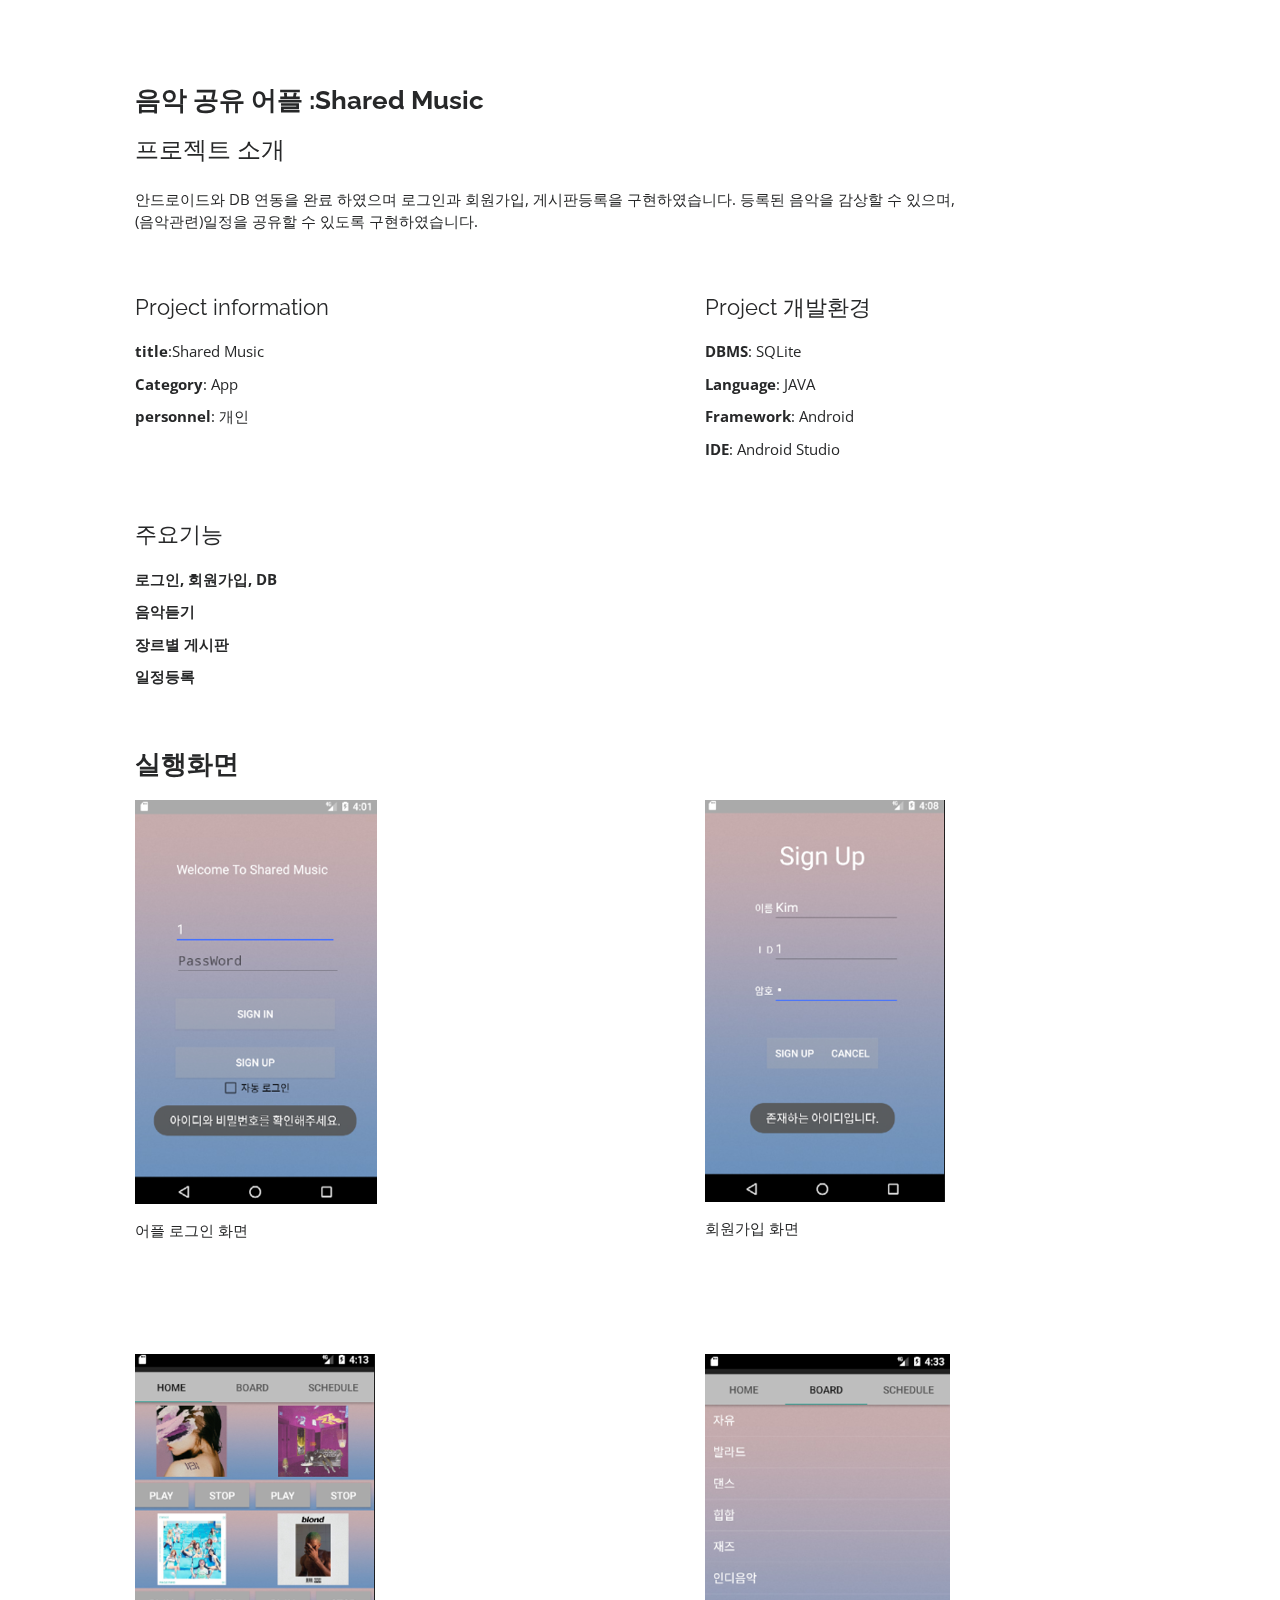
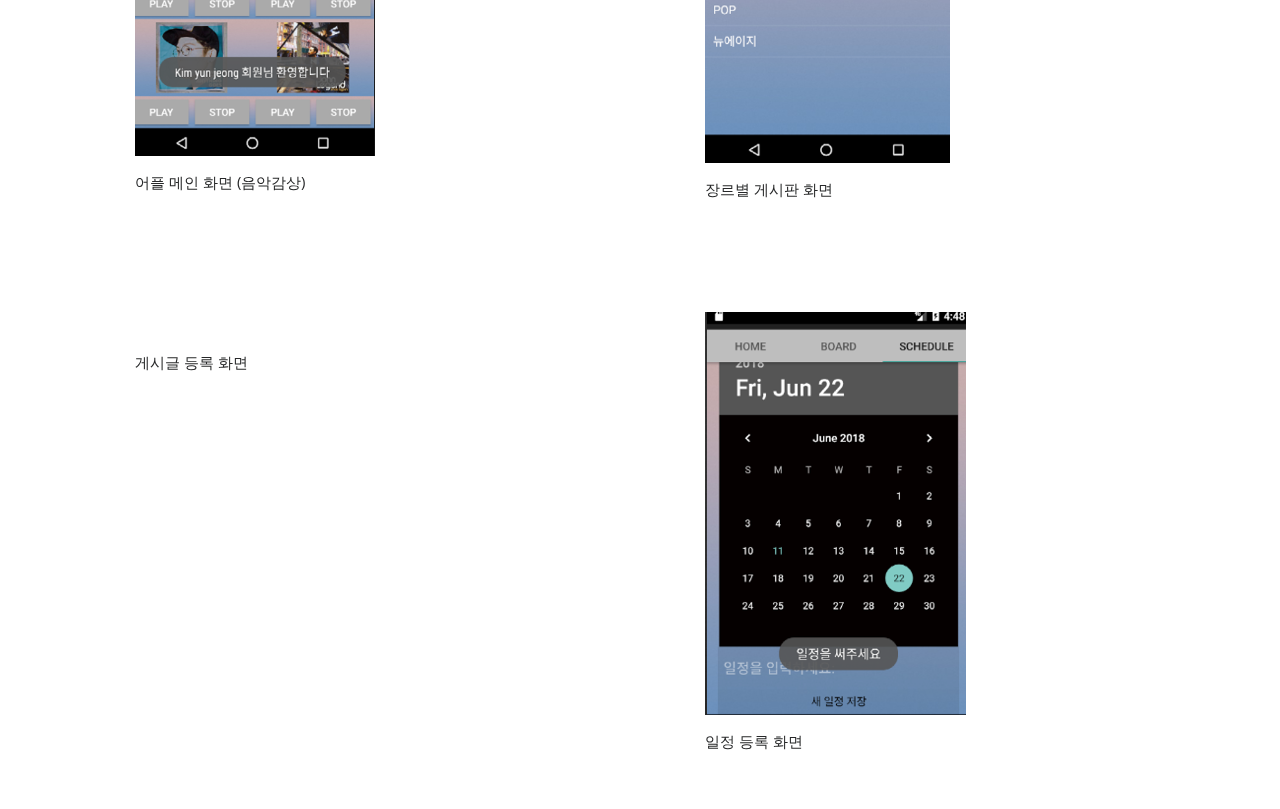
==== dog.html @ 858ec46f "Add files via upload" ====
<!DOCTYPE html>
<html lang="en">

<head>
  <meta charset="utf-8">
  <meta content="width=device-width, initial-scale=1.0" name="viewport">

  <title>Portfolio Details - Shared Music</title>
  <meta content="" name="description">
  <meta content="" name="keywords">

  <!-- Favicons -->
  <link href="assets/img/favicon.png" rel="icon">
  <link href="assets/img/apple-touch-icon.png" rel="apple-touch-icon">

  <!-- Google Fonts -->
  <link href="https://fonts.googleapis.com/css?family=Open+Sans:300,300i,400,400i,600,600i,700,700i|Raleway:300,300i,400,400i,500,500i,600,600i,700,700i|Poppins:300,300i,400,400i,500,500i,600,600i,700,700i" rel="stylesheet">

  <!-- Vendor CSS Files -->
  <link href="assets/vendor/bootstrap/css/bootstrap.min.css" rel="stylesheet">
  <link href="assets/vendor/icofont/icofont.min.css" rel="stylesheet">
  <link href="assets/vendor/boxicons/css/boxicons.min.css" rel="stylesheet">
  <link href="assets/vendor/venobox/venobox.css" rel="stylesheet">
  <link href="assets/vendor/owl.carousel/assets/owl.carousel.min.css" rel="stylesheet">
  <link href="assets/vendor/aos/aos.css" rel="stylesheet">

  <!-- Template Main CSS File -->
  <link href="assets/css/style.css" rel="stylesheet">

  <!-- =======================================================
  * Template Name: MyResume - v2.2.0
  * Template URL: https://bootstrapmade.com/free-html-bootstrap-template-my-resume/
  * Author: BootstrapMade.com
  * License: https://bootstrapmade.com/license/
  ======================================================== -->
</head>

<body>

  <main id="main">

    <!-- ======= Portfolio Details ======= -->
    <section id="portfolio-details" class="portfolio-details">
      <div class="container" data-aos="fade-up">

        <div class="row">

          <div class="col-lg-9 portfolio-info">
            <h2 class="portfolio-title">음악 공유 어플 :Shared Music</h2>
            <h4>프로젝트 소개</h4>
            <p>
              	안드로이드와 DB 연동을 완료 하였으며 로그인과 회원가입, 게시판등록을 구현하였습니다. 
              	등록된 음악을 감상할 수 있으며, (음악관련)일정을 공유할 수 있도록 구현하였습니다.
            </p>
          </div>
                  
          <div class="col-lg-6 portfolio-info">
            <h3>Project information</h3>
            <ul>
              <li><strong>title</strong>:Shared Music</li>
              <li><strong>Category</strong>: App</li>
              <li><strong>personnel</strong>: 개인</li>
              
            </ul>
           </div>
            
           <div class="col-lg-6 portfolio-info">
            <h3>Project 개발환경</h3>
            <ul>
              <li><strong>DBMS</strong>: SQLite</li>
              <li><strong>Language</strong>: JAVA</li>
              <li><strong>Framework</strong>: Android</li>
              <li><strong>IDE</strong>:  Android Studio</li>
            </ul>
           </div>
           
           <div class="col-lg-9 portfolio-info">
            <h3>주요기능</h3>
            <ul>
              <li><strong>로그인, 회원가입, DB</strong></li>
              <li><strong>음악듣기</strong></li>
              <li><strong>장르별 게시판</strong></li>
              <li><strong>일정등록</strong></li>
            </ul>
           </div>
         
           <div class="col-lg-6 portfolio-info">
            <h2 class="portfolio-title">실행화면</h2>
            	<img src="assets/img/portfolio/app_log.png"alt="">
            	<p>어플 로그인 화면</p>
           </div>
             
           <div class="col-lg-6 portfolio-info">
           	<h2 class="portfolio-title">&nbsp;</h2>
            	<img src="assets/img/portfolio/app_join.png" alt="">
            	<p>회원가입 화면</p>
           </div>  
           
           <div class="col-lg-6 portfolio-info">
           	<h2 class="portfolio-title">&nbsp;</h2>
            	<img src="assets/img/portfolio/app_main.png" alt="">
            	<p>어플 메인 화면 (음악감상)</p>
           </div>
           
           <div class="col-lg-6 portfolio-info">
          	 <h2 class="portfolio-title">&nbsp;</h2>
            	<img src="assets/img/portfolio/app_board.png" alt="">
            	<p>장르별 게시판 화면</p>
           </div>
           
           <div class="col-lg-6 portfolio-info">
          	 <h2 class="portfolio-title">&nbsp;</h2>
            	<img src="assets/img/portfolio/app_board2.png" alt="">
            	<p>게시글 등록 화면</p>
           </div>
           
           <div class="col-lg-6 portfolio-info">
          	 <h2 class="portfolio-title">&nbsp;</h2>
            	<img src="assets/img/portfolio/app_memo.png" alt="">
            	<p>일정 등록 화면</p>
           </div>
              
    	 </div>
        </div>

      </div>
    </section><!-- End Portfolio Details -->

  </main><!-- End #main -->

  <a href="#" class="back-to-top"><i class="bx bx-up-arrow-alt"></i></a>
  <div id="preloader"></div>

  <!-- Vendor JS Files -->
  <script src="assets/vendor/jquery/jquery.min.js"></script>
  <script src="assets/vendor/bootstrap/js/bootstrap.bundle.min.js"></script>
  <script src="assets/vendor/jquery.easing/jquery.easing.min.js"></script>
  <script src="assets/vendor/php-email-form/validate.js"></script>
  <script src="assets/vendor/waypoints/jquery.waypoints.min.js"></script>
  <script src="assets/vendor/counterup/counterup.min.js"></script>
  <script src="assets/vendor/isotope-layout/isotope.pkgd.min.js"></script>
  <script src="assets/vendor/venobox/venobox.min.js"></script>
  <script src="assets/vendor/owl.carousel/owl.carousel.min.js"></script>
  <script src="assets/vendor/typed.js/typed.min.js"></script>
  <script src="assets/vendor/aos/aos.js"></script>

  <!-- Template Main JS File -->
  <script src="assets/js/main.js"></script>

</body>

</html>
---- assets/vendor/venobox/venobox.css ----
/* ------ venobox.css --------*/
.vbox-overlay *, .vbox-overlay *:before, .vbox-overlay *:after{
    -webkit-backface-visibility: hidden;
    -webkit-box-sizing:border-box;
    -moz-box-sizing:border-box;
    box-sizing:border-box;
}
.vbox-overlay * { 
    -webkit-backface-visibility: visible;
    backface-visibility: visible;
}
.vbox-overlay{
    display: -webkit-flex;
    display: flex;
    -webkit-flex-direction: column;
    flex-direction: column;
    -webkit-justify-content: center;
    justify-content: center;
    -webkit-align-items: center;
    align-items: center;
    position: fixed;
    left: 0;
    top: 0;
    bottom: 0;
    right: 0;
    z-index: 999999;
}

/* ----- navigation ----- */
.vbox-title{
    width: 100%;
    height: 40px;
    float: left;
    text-align: center;
    line-height: 28px;
    font-size: 12px;
    padding: 6px 50px;
    overflow: hidden;
    position: fixed;
    display: none;
    left: 0;
    z-index: 89;
}
.vbox-close{
    cursor: pointer;
    position: fixed;
    top: -1px;
    right: 0;
    width: 50px;
    height: 40px;
    padding: 6px;
    display: block;
    background-position:10px center;
    overflow: hidden;
    font-size: 24px;
    line-height: 1;
    text-align: center;
    z-index: 99;
}
.vbox-left{
    cursor: pointer;
    position: fixed;
    left: 0;
    height: 40px;
    overflow: hidden;
    line-height: 28px;
    font-size: 12px;
    z-index: 99;
    display: flex;
    align-items:center;
}
.vbox-num{
    display: inline-block;
    margin: 6px 0 6px 15px;
}
/* ----- Social share ----- */
.vbox-share{
    line-height: 28px;
    font-size: 12px;
    overflow: hidden;
    position: fixed;
    left: 0;
    z-index: 98;
    display: flex;
    align-items:center;
    justify-content: center;
    width: 100%;
    text-align: center;
}
.vbox-share svg{
    max-height: 28px;
    width: 28px;
    z-index: 10;
    margin-left: 12px;
    margin-top: 6px;
    margin-bottom: 6px;
    vertical-align: middle;
}


/* ----- navigation ARROWS ----- */
.vbox-next, .vbox-prev{
    position: fixed;
    top: 50%;
    margin-top: -15px;
    overflow: hidden;
    cursor: pointer;
    display: block;
    width: 45px;
    height: 45px;
    z-index: 99;
}
.vbox-next span, .vbox-prev span{
    position: relative;
    width: 20px;
    height: 20px;
    border: 2px solid transparent;
    border-top-color: #B6B6B6;
    border-right-color: #B6B6B6;
    text-indent: -100px;
    position: absolute;
    top: 8px;
    display: block;
}
.vbox-prev{
    left: 15px;
}
.vbox-next{
    right: 15px;
}
.vbox-prev span{
    left: 10px;
    -ms-transform: rotate(-135deg);
    -webkit-transform: rotate(-135deg);
    transform: rotate(-135deg);
}
.vbox-next span{
    -ms-transform: rotate(45deg);
    -webkit-transform: rotate(45deg);
    transform: rotate(45deg);
    right: 10px;
}
/* ------- inline window ------ */
.vbox-inline{
    width: 420px;
    height: 315px;
    height: 70vh;
    padding: 10px;
    background: #fff;
    margin: 0 auto;
    overflow: auto;
    text-align: left;
}
/* ------- Video & iFrames window ------ */
.venoframe{
    max-width: 100%;
    width: 100%;
    border: none;
    width: 100%;
    height: 260px;
    height: 70vh;
}
.venoframe.vbvid{
    height: 260px;
}
@media (min-width: 768px) {
    .venoframe, .vbox-inline{
        width: 90%;
        height: 360px;
        height: 70vh;
    }
    .venoframe.vbvid{
        width: 640px;
        height: 360px;
    }
}
@media (min-width: 992px) {
    .venoframe, .vbox-inline{
        max-width: 1200px;
        width: 80%;
        height: 540px;
        height: 70vh;
    }
    .venoframe.vbvid{
        width: 960px;
        height: 540px;
    }
}
/* 
Please do NOT edit this part! 
or at least read this note: http://i.imgur.com/7C0ws9e.gif
*/
.vbox-open{
    overflow: hidden;
}
.vbox-container{
    position: absolute;
    left: 0;
    right: 0;
    top: 0;
    bottom: 0;
    overflow-x: hidden;
    overflow-y: scroll;
    overflow-scrolling: touch;
    -webkit-overflow-scrolling: touch;
    z-index: 20;
    max-height: 100%;

}

.vbox-content{
    text-align: center;
    float: left;
    width: 100%;
    position: relative;
    overflow: hidden;
    padding: 20px 4%;
}
.vbox-container img{
    max-width: 100%;
    height: auto;
}
.vbox-figlio{
    box-shadow: 0 0 12px rgba(0,0,0,0.19), 0 6px 6px rgba(0,0,0,0.23);
    max-width: 100%;
    text-align: initial;
}
img.vbox-figlio{
    -webkit-user-select: none;
-khtml-user-select: none;
-moz-user-select: none;
-o-user-select: none;
user-select: none;
}
.vbox-content.swipe-left{
    margin-left: -200px !important;
}
.vbox-content.swipe-right{
    margin-left: 200px !important;
}
.vbox-animated{
    webkit-transition: margin 300ms ease-out;
    transition: margin 300ms ease-out;
}

/* ---------- preloader ----------
 * SPINKIT 
 * http://tobiasahlin.com/spinkit/
-------------------------------- */
.sk-double-bounce,.sk-rotating-plane{width:40px;height:40px;margin:40px auto}.sk-rotating-plane{background-color:#333;-webkit-animation:sk-rotatePlane 1.2s infinite ease-in-out;animation:sk-rotatePlane 1.2s infinite ease-in-out}@-webkit-keyframes sk-rotatePlane{0%{-webkit-transform:perspective(120px) rotateX(0) rotateY(0);transform:perspective(120px) rotateX(0) rotateY(0)}50%{-webkit-transform:perspective(120px) rotateX(-180.1deg) rotateY(0);transform:perspective(120px) rotateX(-180.1deg) rotateY(0)}100%{-webkit-transform:perspective(120px) rotateX(-180deg) rotateY(-179.9deg);transform:perspective(120px) rotateX(-180deg) rotateY(-179.9deg)}}@keyframes sk-rotatePlane{0%{-webkit-transform:perspective(120px) rotateX(0) rotateY(0);transform:perspective(120px) rotateX(0) rotateY(0)}50%{-webkit-transform:perspective(120px) rotateX(-180.1deg) rotateY(0);transform:perspective(120px) rotateX(-180.1deg) rotateY(0)}100%{-webkit-transform:perspective(120px) rotateX(-180deg) rotateY(-179.9deg);transform:perspective(120px) rotateX(-180deg) rotateY(-179.9deg)}}.sk-double-bounce{position:relative}.sk-double-bounce .sk-child{width:100%;height:100%;border-radius:50%;background-color:#333;opacity:.6;position:absolute;top:0;left:0;-webkit-animation:sk-doubleBounce 2s infinite ease-in-out;animation:sk-doubleBounce 2s infinite ease-in-out}.sk-chasing-dots .sk-child,.sk-spinner-pulse,.sk-three-bounce .sk-child{background-color:#333;border-radius:100%}.sk-double-bounce .sk-double-bounce2{-webkit-animation-delay:-1s;animation-delay:-1s}@-webkit-keyframes sk-doubleBounce{0%,100%{-webkit-transform:scale(0);transform:scale(0)}50%{-webkit-transform:scale(1);transform:scale(1)}}@keyframes sk-doubleBounce{0%,100%{-webkit-transform:scale(0);transform:scale(0)}50%{-webkit-transform:scale(1);transform:scale(1)}}.sk-wave{margin:40px auto;width:50px;height:40px;text-align:center;font-size:10px}.sk-wave .sk-rect{background-color:#333;height:100%;width:6px;display:inline-block;-webkit-animation:sk-waveStretchDelay 1.2s infinite ease-in-out;animation:sk-waveStretchDelay 1.2s infinite ease-in-out}.sk-wave .sk-rect1{-webkit-animation-delay:-1.2s;animation-delay:-1.2s}.sk-wave .sk-rect2{-webkit-animation-delay:-1.1s;animation-delay:-1.1s}.sk-wave .sk-rect3{-webkit-animation-delay:-1s;animation-delay:-1s}.sk-wave .sk-rect4{-webkit-animation-delay:-.9s;animation-delay:-.9s}.sk-wave .sk-rect5{-webkit-animation-delay:-.8s;animation-delay:-.8s}@-webkit-keyframes sk-waveStretchDelay{0%,100%,40%{-webkit-transform:scaleY(.4);transform:scaleY(.4)}20%{-webkit-transform:scaleY(1);transform:scaleY(1)}}@keyframes sk-waveStretchDelay{0%,100%,40%{-webkit-transform:scaleY(.4);transform:scaleY(.4)}20%{-webkit-transform:scaleY(1);transform:scaleY(1)}}.sk-wandering-cubes{margin:40px auto;width:40px;height:40px;position:relative}.sk-wandering-cubes .sk-cube{background-color:#333;width:10px;height:10px;position:absolute;top:0;left:0;-webkit-animation:sk-wanderingCube 1.8s ease-in-out -1.8s infinite both;animation:sk-wanderingCube 1.8s ease-in-out -1.8s infinite both}.sk-chasing-dots,.sk-spinner-pulse{width:40px;height:40px;margin:40px auto}.sk-wandering-cubes .sk-cube2{-webkit-animation-delay:-.9s;animation-delay:-.9s}@-webkit-keyframes sk-wanderingCube{0%{-webkit-transform:rotate(0);transform:rotate(0)}25%{-webkit-transform:translateX(30px) rotate(-90deg) scale(.5);transform:translateX(30px) rotate(-90deg) scale(.5)}50%{-webkit-transform:translateX(30px) translateY(30px) rotate(-179deg);transform:translateX(30px) translateY(30px) rotate(-179deg)}50.1%{-webkit-transform:translateX(30px) translateY(30px) rotate(-180deg);transform:translateX(30px) translateY(30px) rotate(-180deg)}75%{-webkit-transform:translateX(0) translateY(30px) rotate(-270deg) scale(.5);transform:translateX(0) translateY(30px) rotate(-270deg) scale(.5)}100%{-webkit-transform:rotate(-360deg);transform:rotate(-360deg)}}@keyframes sk-wanderingCube{0%{-webkit-transform:rotate(0);transform:rotate(0)}25%{-webkit-transform:translateX(30px) rotate(-90deg) scale(.5);transform:translateX(30px) rotate(-90deg) scale(.5)}50%{-webkit-transform:translateX(30px) translateY(30px) rotate(-179deg);transform:translateX(30px) translateY(30px) rotate(-179deg)}50.1%{-webkit-transform:translateX(30px) translateY(30px) rotate(-180deg);transform:translateX(30px) translateY(30px) rotate(-180deg)}75%{-webkit-transform:translateX(0) translateY(30px) rotate(-270deg) scale(.5);transform:translateX(0) translateY(30px) rotate(-270deg) scale(.5)}100%{-webkit-transform:rotate(-360deg);transform:rotate(-360deg)}}.sk-spinner-pulse{-webkit-animation:sk-pulseScaleOut 1s infinite ease-in-out;animation:sk-pulseScaleOut 1s infinite ease-in-out}@-webkit-keyframes sk-pulseScaleOut{0%{-webkit-transform:scale(0);transform:scale(0)}100%{-webkit-transform:scale(1);transform:scale(1);opacity:0}}@keyframes sk-pulseScaleOut{0%{-webkit-transform:scale(0);transform:scale(0)}100%{-webkit-transform:scale(1);transform:scale(1);opacity:0}}.sk-chasing-dots{position:relative;text-align:center;-webkit-animation:sk-chasingDotsRotate 2s infinite linear;animation:sk-chasingDotsRotate 2s infinite linear}.sk-chasing-dots .sk-child{width:60%;height:60%;display:inline-block;position:absolute;top:0;-webkit-animation:sk-chasingDotsBounce 2s infinite ease-in-out;animation:sk-chasingDotsBounce 2s infinite ease-in-out}.sk-chasing-dots .sk-dot2{top:auto;bottom:0;-webkit-animation-delay:-1s;animation-delay:-1s}@-webkit-keyframes sk-chasingDotsRotate{100%{-webkit-transform:rotate(360deg);transform:rotate(360deg)}}@keyframes sk-chasingDotsRotate{100%{-webkit-transform:rotate(360deg);transform:rotate(360deg)}}@-webkit-keyframes sk-chasingDotsBounce{0%,100%{-webkit-transform:scale(0);transform:scale(0)}50%{-webkit-transform:scale(1);transform:scale(1)}}@keyframes sk-chasingDotsBounce{0%,100%{-webkit-transform:scale(0);transform:scale(0)}50%{-webkit-transform:scale(1);transform:scale(1)}}.sk-three-bounce{margin:40px auto;width:80px;text-align:center}.sk-three-bounce .sk-child{width:20px;height:20px;display:inline-block;-webkit-animation:sk-three-bounce 1.4s ease-in-out 0s infinite both;animation:sk-three-bounce 1.4s ease-in-out 0s infinite both}.sk-circle .sk-child:before,.sk-fading-circle .sk-circle:before{display:block;border-radius:100%;content:'';background-color:#333}.sk-three-bounce .sk-bounce1{-webkit-animation-delay:-.32s;animation-delay:-.32s}.sk-three-bounce .sk-bounce2{-webkit-animation-delay:-.16s;animation-delay:-.16s}@-webkit-keyframes sk-three-bounce{0%,100%,80%{-webkit-transform:scale(0);transform:scale(0)}40%{-webkit-transform:scale(1);transform:scale(1)}}@keyframes sk-three-bounce{0%,100%,80%{-webkit-transform:scale(0);transform:scale(0)}40%{-webkit-transform:scale(1);transform:scale(1)}}.sk-circle{margin:40px auto;width:40px;height:40px;position:relative}.sk-circle .sk-child{width:100%;height:100%;position:absolute;left:0;top:0}.sk-circle .sk-child:before{margin:0 auto;width:15%;height:15%;-webkit-animation:sk-circleBounceDelay 1.2s infinite ease-in-out both;animation:sk-circleBounceDelay 1.2s infinite ease-in-out both}.sk-circle .sk-circle2{-webkit-transform:rotate(30deg);-ms-transform:rotate(30deg);transform:rotate(30deg)}.sk-circle .sk-circle3{-webkit-transform:rotate(60deg);-ms-transform:rotate(60deg);transform:rotate(60deg)}.sk-circle .sk-circle4{-webkit-transform:rotate(90deg);-ms-transform:rotate(90deg);transform:rotate(90deg)}.sk-circle .sk-circle5{-webkit-transform:rotate(120deg);-ms-transform:rotate(120deg);transform:rotate(120deg)}.sk-circle .sk-circle6{-webkit-transform:rotate(150deg);-ms-transform:rotate(150deg);transform:rotate(150deg)}.sk-circle .sk-circle7{-webkit-transform:rotate(180deg);-ms-transform:rotate(180deg);transform:rotate(180deg)}.sk-circle .sk-circle8{-webkit-transform:rotate(210deg);-ms-transform:rotate(210deg);transform:rotate(210deg)}.sk-circle .sk-circle9{-webkit-transform:rotate(240deg);-ms-transform:rotate(240deg);transform:rotate(240deg)}.sk-circle .sk-circle10{-webkit-transform:rotate(270deg);-ms-transform:rotate(270deg);transform:rotate(270deg)}.sk-circle .sk-circle11{-webkit-transform:rotate(300deg);-ms-transform:rotate(300deg);transform:rotate(300deg)}.sk-circle .sk-circle12{-webkit-transform:rotate(330deg);-ms-transform:rotate(330deg);transform:rotate(330deg)}.sk-circle .sk-circle2:before{-webkit-animation-delay:-1.1s;animation-delay:-1.1s}.sk-circle .sk-circle3:before{-webkit-animation-delay:-1s;animation-delay:-1s}.sk-circle .sk-circle4:before{-webkit-animation-delay:-.9s;animation-delay:-.9s}.sk-circle .sk-circle5:before{-webkit-animation-delay:-.8s;animation-delay:-.8s}.sk-circle .sk-circle6:before{-webkit-animation-delay:-.7s;animation-delay:-.7s}.sk-circle .sk-circle7:before{-webkit-animation-delay:-.6s;animation-delay:-.6s}.sk-circle .sk-circle8:before{-webkit-animation-delay:-.5s;animation-delay:-.5s}.sk-circle .sk-circle9:before{-webkit-animation-delay:-.4s;animation-delay:-.4s}.sk-circle .sk-circle10:before{-webkit-animation-delay:-.3s;animation-delay:-.3s}.sk-circle .sk-circle11:before{-webkit-animation-delay:-.2s;animation-delay:-.2s}.sk-circle .sk-circle12:before{-webkit-animation-delay:-.1s;animation-delay:-.1s}@-webkit-keyframes sk-circleBounceDelay{0%,100%,80%{-webkit-transform:scale(0);transform:scale(0)}40%{-webkit-transform:scale(1);transform:scale(1)}}@keyframes sk-circleBounceDelay{0%,100%,80%{-webkit-transform:scale(0);transform:scale(0)}40%{-webkit-transform:scale(1);transform:scale(1)}}.sk-cube-grid{width:40px;height:40px;margin:40px auto}.sk-cube-grid .sk-cube{width:33.33%;height:33.33%;background-color:#333;float:left;-webkit-animation:sk-cubeGridScaleDelay 1.3s infinite ease-in-out;animation:sk-cubeGridScaleDelay 1.3s infinite ease-in-out}.sk-cube-grid .sk-cube1{-webkit-animation-delay:.2s;animation-delay:.2s}.sk-cube-grid .sk-cube2{-webkit-animation-delay:.3s;animation-delay:.3s}.sk-cube-grid .sk-cube3{-webkit-animation-delay:.4s;animation-delay:.4s}.sk-cube-grid .sk-cube4{-webkit-animation-delay:.1s;animation-delay:.1s}.sk-cube-grid .sk-cube5{-webkit-animation-delay:.2s;animation-delay:.2s}.sk-cube-grid .sk-cube6{-webkit-animation-delay:.3s;animation-delay:.3s}.sk-cube-grid .sk-cube7{-webkit-animation-delay:0ms;animation-delay:0ms}.sk-cube-grid .sk-cube8{-webkit-animation-delay:.1s;animation-delay:.1s}.sk-cube-grid .sk-cube9{-webkit-animation-delay:.2s;animation-delay:.2s}@-webkit-keyframes sk-cubeGridScaleDelay{0%,100%,70%{-webkit-transform:scale3D(1,1,1);transform:scale3D(1,1,1)}35%{-webkit-transform:scale3D(0,0,1);transform:scale3D(0,0,1)}}@keyframes sk-cubeGridScaleDelay{0%,100%,70%{-webkit-transform:scale3D(1,1,1);transform:scale3D(1,1,1)}35%{-webkit-transform:scale3D(0,0,1);transform:scale3D(0,0,1)}}.sk-fading-circle{margin:40px auto;width:40px;height:40px;position:relative}.sk-fading-circle .sk-circle{width:100%;height:100%;position:absolute;left:0;top:0}.sk-fading-circle .sk-circle:before{margin:0 auto;width:15%;height:15%;-webkit-animation:sk-circleFadeDelay 1.2s infinite ease-in-out both;animation:sk-circleFadeDelay 1.2s infinite ease-in-out both}.sk-fading-circle .sk-circle2{-webkit-transform:rotate(30deg);-ms-transform:rotate(30deg);transform:rotate(30deg)}.sk-fading-circle .sk-circle3{-webkit-transform:rotate(60deg);-ms-transform:rotate(60deg);transform:rotate(60deg)}.sk-fading-circle .sk-circle4{-webkit-transform:rotate(90deg);-ms-transform:rotate(90deg);transform:rotate(90deg)}.sk-fading-circle .sk-circle5{-webkit-transform:rotate(120deg);-ms-transform:rotate(120deg);transform:rotate(120deg)}.sk-fading-circle .sk-circle6{-webkit-transform:rotate(150deg);-ms-transform:rotate(150deg);transform:rotate(150deg)}.sk-fading-circle .sk-circle7{-webkit-transform:rotate(180deg);-ms-transform:rotate(180deg);transform:rotate(180deg)}.sk-fading-circle .sk-circle8{-webkit-transform:rotate(210deg);-ms-transform:rotate(210deg);transform:rotate(210deg)}.sk-fading-circle .sk-circle9{-webkit-transform:rotate(240deg);-ms-transform:rotate(240deg);transform:rotate(240deg)}.sk-fading-circle .sk-circle10{-webkit-transform:rotate(270deg);-ms-transform:rotate(270deg);transform:rotate(270deg)}.sk-fading-circle .sk-circle11{-webkit-transform:rotate(300deg);-ms-transform:rotate(300deg);transform:rotate(300deg)}.sk-fading-circle .sk-circle12{-webkit-transform:rotate(330deg);-ms-transform:rotate(330deg);transform:rotate(330deg)}.sk-fading-circle .sk-circle2:before{-webkit-animation-delay:-1.1s;animation-delay:-1.1s}.sk-fading-circle .sk-circle3:before{-webkit-animation-delay:-1s;animation-delay:-1s}.sk-fading-circle .sk-circle4:before{-webkit-animation-delay:-.9s;animation-delay:-.9s}.sk-fading-circle .sk-circle5:before{-webkit-animation-delay:-.8s;animation-delay:-.8s}.sk-fading-circle .sk-circle6:before{-webkit-animation-delay:-.7s;animation-delay:-.7s}.sk-fading-circle .sk-circle7:before{-webkit-animation-delay:-.6s;animation-delay:-.6s}.sk-fading-circle .sk-circle8:before{-webkit-animation-delay:-.5s;animation-delay:-.5s}.sk-fading-circle .sk-circle9:before{-webkit-animation-delay:-.4s;animation-delay:-.4s}.sk-fading-circle .sk-circle10:before{-webkit-animation-delay:-.3s;animation-delay:-.3s}.sk-fading-circle .sk-circle11:before{-webkit-animation-delay:-.2s;animation-delay:-.2s}.sk-fading-circle .sk-circle12:before{-webkit-animation-delay:-.1s;animation-delay:-.1s}@-webkit-keyframes sk-circleFadeDelay{0%,100%,39%{opacity:0}40%{opacity:1}}@keyframes sk-circleFadeDelay{0%,100%,39%{opacity:0}40%{opacity:1}}.sk-folding-cube{margin:40px auto;width:40px;height:40px;position:relative;-webkit-transform:rotateZ(45deg);transform:rotateZ(45deg)}.sk-folding-cube .sk-cube{float:left;width:50%;height:50%;position:relative;-webkit-transform:scale(1.1);-ms-transform:scale(1.1);transform:scale(1.1)}.sk-folding-cube .sk-cube:before{content:'';position:absolute;top:0;left:0;width:100%;height:100%;background-color:#333;-webkit-animation:sk-foldCubeAngle 2.4s infinite linear both;animation:sk-foldCubeAngle 2.4s infinite linear both;-webkit-transform-origin:100% 100%;-ms-transform-origin:100% 100%;transform-origin:100% 100%}.sk-folding-cube .sk-cube2{-webkit-transform:scale(1.1) rotateZ(90deg);transform:scale(1.1) rotateZ(90deg)}.sk-folding-cube .sk-cube3{-webkit-transform:scale(1.1) rotateZ(180deg);transform:scale(1.1) rotateZ(180deg)}.sk-folding-cube .sk-cube4{-webkit-transform:scale(1.1) rotateZ(270deg);transform:scale(1.1) rotateZ(270deg)}.sk-folding-cube .sk-cube2:before{-webkit-animation-delay:.3s;animation-delay:.3s}.sk-folding-cube .sk-cube3:before{-webkit-animation-delay:.6s;animation-delay:.6s}.sk-folding-cube .sk-cube4:before{-webkit-animation-delay:.9s;animation-delay:.9s}@-webkit-keyframes sk-foldCubeAngle{0%,10%{-webkit-transform:perspective(140px) rotateX(-180deg);transform:perspective(140px) rotateX(-180deg);opacity:0}25%,75%{-webkit-transform:perspective(140px) rotateX(0);transform:perspective(140px) rotateX(0);opacity:1}100%,90%{-webkit-transform:perspective(140px) rotateY(180deg);transform:perspective(140px) rotateY(180deg);opacity:0}}@keyframes sk-foldCubeAngle{0%,10%{-webkit-transform:perspective(140px) rotateX(-180deg);transform:perspective(140px) rotateX(-180deg);opacity:0}25%,75%{-webkit-transform:perspective(140px) rotateX(0);transform:perspective(140px) rotateX(0);opacity:1}100%,90%{-webkit-transform:perspective(140px) rotateY(180deg);transform:perspective(140px) rotateY(180deg);opacity:0}}
---- assets/css/style.css ----
/**
* Template Name: MyResume - v2.2.0
* Template URL: https://bootstrapmade.com/free-html-bootstrap-template-my-resume/
* Author: BootstrapMade.com
* License: https://bootstrapmade.com/license/
*/

/*--------------------------------------------------------------
# General
--------------------------------------------------------------*/
body {
  font-family: "Open Sans", sans-serif;
  color: #272829;
}

a {
  color: #0563bb;
}

a:hover {
  color: #067ded;
  text-decoration: none;
}

h1, h2, h3, h4, h5, h6 {
  font-family: "Raleway", sans-serif;
}

/*--------------------------------------------------------------
# Back to top button
--------------------------------------------------------------*/
.back-to-top {
  position: fixed;
  display: none;
  width: 40px;
  height: 40px;
  border-radius: 50px;
  right: 15px;
  bottom: 15px;
  background: #0563bb;
  color: #fff;
  transition: display 0.5s ease-in-out;
  z-index: 99999;
}

.back-to-top i {
  font-size: 24px;
  position: absolute;
  top: 7px;
  left: 8px;
}

.back-to-top:hover {
  color: #fff;
  background: #0678e3;
  transition: background 0.2s ease-in-out;
}

/*--------------------------------------------------------------
# Preloader
--------------------------------------------------------------*/
#preloader {
  position: fixed;
  top: 0;
  left: 0;
  right: 0;
  bottom: 0;
  z-index: 9999;
  overflow: hidden;
  background: #fff;
}

#preloader:before {
  content: "";
  position: fixed;
  top: calc(50% - 30px);
  left: calc(50% - 30px);
  border: 6px solid #0563bb;
  border-top-color: #fff;
  border-bottom-color: #fff;
  border-radius: 50%;
  width: 60px;
  height: 60px;
  -webkit-animation: animate-preloader 1s linear infinite;
  animation: animate-preloader 1s linear infinite;
}

@-webkit-keyframes animate-preloader {
  0% {
    transform: rotate(0deg);
  }
  100% {
    transform: rotate(360deg);
  }
}

@keyframes animate-preloader {
  0% {
    transform: rotate(0deg);
  }
  100% {
    transform: rotate(360deg);
  }
}

/*--------------------------------------------------------------
# Disable aos animation delay on mobile devices
--------------------------------------------------------------*/
@media screen and (max-width: 768px) {
  [data-aos-delay] {
    transition-delay: 0 !important;
  }
}

/*--------------------------------------------------------------
# Header
--------------------------------------------------------------*/
#header {
  position: fixed;
  top: 0;
  left: 0;
  bottom: 0;
  z-index: 9997;
  transition: all 0.5s;
  padding: 15px;
  overflow-y: auto;
}

@media (max-width: 992px) {
  #header {
    width: 300px;
    background: #fff;
    border-right: 1px solid #e6e9ec;
    left: -300px;
  }
}

@media (min-width: 992px) {
  #main {
    margin-left: 100px;
  }
}

/*--------------------------------------------------------------
# Navigation Menu
--------------------------------------------------------------*/
/* Desktop Navigation */
.nav-menu * {
  margin: 0;
  padding: 0;
  list-style: none;
}

.nav-menu > ul > li {
  position: relative;
  white-space: nowrap;
}

.nav-menu a {
  display: flex;
  align-items: center;
  color: #45505b;
  padding: 10px 18px;
  margin-bottom: 8px;
  transition: 0.3s;
  font-size: 15px;
  border-radius: 50px;
  background: #f2f3f5;
  height: 56px;
  width: 100%;
  overflow: hidden;
  transition: 0.3s;
}

.nav-menu a i {
  font-size: 20px;
}

.nav-menu a span {
  padding: 0 5px 0 7px;
  color: #45505b;
}

@media (min-width: 992px) {
  .nav-menu a {
    width: 56px;
  }
  .nav-menu a span {
    display: none;
    color: #fff;
  }
}

.nav-menu a:hover, .nav-menu .active > a, .nav-menu li:hover > a {
  color: #fff;
  background: #0563bb;
}

.nav-menu a:hover span, .nav-menu .active > a span, .nav-menu li:hover > a span {
  color: #fff;
}

.nav-menu a:hover, .nav-menu li:hover > a {
  width: 100%;
  color: #fff;
}

.nav-menu a:hover span, .nav-menu li:hover > a span {
  display: block;
}

/* Mobile Navigation */
.mobile-nav-toggle {
  position: fixed;
  right: 15px;
  top: 15px;
  z-index: 9998;
  border: 0;
  background: none;
  font-size: 24px;
  transition: all 0.4s;
  outline: none !important;
  line-height: 1;
  cursor: pointer;
  text-align: right;
}

.mobile-nav-toggle i {
  color: #45505b;
}

.mobile-nav-active {
  overflow: hidden;
}

.mobile-nav-active #header {
  left: 0;
}

.mobile-nav-active .mobile-nav-toggle i {
  color: #0563bb;
}

/*--------------------------------------------------------------
# Hero Section
--------------------------------------------------------------*/
#hero {
  width: 100%;
  height: 100vh;
  background: url("../img/qq.jpg") top right no-repeat;
  background-size: cover;
  position: relative;
}

@media (min-width: 992px) {
  #hero {
    padding-left: 160px;
  }
}

#hero:before {
  content: "";
  background: rgba(255, 255, 255, 0.8);
  position: absolute;
  bottom: 0;
  top: 0;
  left: 0;
  right: 0;
}

#hero h1 {
  margin: 0;
  font-size: 64px;
  font-weight: 700;
  line-height: 56px;
  color: #45505b;
}

#hero p {
  color: #45505b;
  margin: 15px 0 0 0;
  font-size: 26px;
  font-family: "Poppins", sans-serif;
}

#hero p span {
  color: #0563bb;
  letter-spacing: 1px;
}

#hero .social-links {
  margin-top: 30px;
}

#hero .social-links a {
  font-size: 24px;
  display: inline-block;
  color: #45505b;
  line-height: 1;
  margin-right: 20px;
  transition: 0.3s;
}

#hero .social-links a:hover {
  color: #0563bb;
}

@media (max-width: 992px) {
  #hero {
    text-align: center;
  }
  #hero h1 {
    font-size: 32px;
    line-height: 36px;
  }
  #hero p {
    margin-top: 10px;
    font-size: 20px;
    line-height: 24px;
  }
}

/*--------------------------------------------------------------
# Sections General
--------------------------------------------------------------*/
section {
  padding: 60px 0;
  overflow: hidden;
}

.section-title {
  text-align: center;
  padding-bottom: 30px;
}

.section-title h2 {
  font-size: 32px;
  font-weight: bold;
  text-transform: uppercase;
  margin-bottom: 20px;
  padding-bottom: 20px;
  position: relative;
  color: #45505b;
}

.section-title h2::before {
  content: '';
  position: absolute;
  display: block;
  width: 120px;
  height: 1px;
  background: #ddd;
  bottom: 1px;
  left: calc(50% - 60px);
}

.section-title h2::after {
  content: '';
  position: absolute;
  display: block;
  width: 40px;
  height: 3px;
  background: #0563bb;
  bottom: 0;
  left: calc(50% - 20px);
}

.section-title p {
  margin-bottom: 0;
}

/*--------------------------------------------------------------
# About
--------------------------------------------------------------*/
.about .content h3 {
  font-weight: 700;
  font-size: 26px;
  color: #728394;
}

.about .content ul {
  list-style: none;
  padding: 0;
}

.about .content ul li {
  padding-bottom: 10px;
}

.about .content ul i {
  font-size: 20px;
  padding-right: 2px;
  color: #0563bb;
}

.about .content p:last-child {
  margin-bottom: 0;
}

/*--------------------------------------------------------------
# Facts
--------------------------------------------------------------*/
.facts .count-box {
  padding: 30px 30px 25px 30px;
  margin-top: 30px;
  width: 100%;
  position: relative;
  text-align: center;
  background: #fff;
}

.facts .count-box i {
  position: absolute;
  top: -25px;
  left: 50%;
  transform: translateX(-50%);
  font-size: 24px;
  background: #0563bb;
  padding: 12px;
  color: #fff;
  border-radius: 50px;
}

.facts .count-box span {
  font-size: 36px;
  display: block;
  font-weight: 600;
  color: #011426;
}

.facts .count-box p {
  padding: 0;
  margin: 0;
  font-family: "Raleway", sans-serif;
  font-size: 14px;
}

/*--------------------------------------------------------------
# Akills
--------------------------------------------------------------*/
.skills .progress {
  height: 50px;
  display: block;
  background: none;
}

.skills .progress .skill {
  padding: 10px 0;
  margin: 0 0 6px 0;
  text-transform: uppercase;
  display: block;
  font-weight: 600;
  font-family: "Poppins", sans-serif;
  color: #45505b;
}

.skills .progress .skill .val {
  float: right;
  font-style: normal;
}

.skills .progress-bar-wrap {
  background: #f2f3f5;
}

.skills .progress-bar {
  width: 1px;
  height: 10px;
  transition: .9s;
  background-color: #0563bb;
}

/*--------------------------------------------------------------
# Resume
--------------------------------------------------------------*/
.resume .resume-title {
  font-size: 26px;
  font-weight: 700;
  margin-top: 20px;
  margin-bottom: 20px;
  color: #45505b;
}

.resume .resume-item {
  padding: 0 0 20px 20px;
  margin-top: -2px;
  border-left: 2px solid #0563bb;
  position: relative;
}

.resume .resume-item h4 {
  line-height: 18px;
  font-size: 18px;
  font-weight: 600;
  text-transform: uppercase;
  font-family: "Poppins", sans-serif;
  color: #0563bb;
  margin-bottom: 10px;
}

.resume .resume-item h5 {
  font-size: 16px;
  background: #f7f8f9;
  padding: 5px 15px;
  display: inline-block;
  font-weight: 600;
  margin-bottom: 10px;
}

.resume .resume-item ul {
  padding-left: 20px;
}

.resume .resume-item ul li {
  padding-bottom: 10px;
}

.resume .resume-item:last-child {
  padding-bottom: 0;
}

.resume .resume-item::before {
  content: "";
  position: absolute;
  width: 16px;
  height: 16px;
  border-radius: 50px;
  left: -9px;
  top: 0;
  background: #fff;
  border: 2px solid #0563bb;
}

/*--------------------------------------------------------------
# Portfolio
--------------------------------------------------------------*/
.portfolio .portfolio-item {
  margin-bottom: 30px;
}

.portfolio #portfolio-flters {
  padding: 0;
  margin: 0 auto 25px auto;
  list-style: none;
  text-align: center;
  background: #fff;
  border-radius: 50px;
  padding: 2px 15px;
}

.portfolio #portfolio-flters li {
  cursor: pointer;
  display: inline-block;
  padding: 10px 15px;
  font-size: 14px;
  font-weight: 600;
  line-height: 1;
  text-transform: uppercase;
  color: #272829;
  margin-bottom: 5px;
  transition: all 0.3s ease-in-out;
}

.portfolio #portfolio-flters li:hover, .portfolio #portfolio-flters li.filter-active {
  color: #0563bb;
}

.portfolio #portfolio-flters li:last-child {
  margin-right: 0;
}

.portfolio .portfolio-wrap {
  transition: 0.3s;
  position: relative;
  overflow: hidden;
  z-index: 1;
  background: rgba(69, 80, 91, 0.8);
}

.portfolio .portfolio-wrap::before {
  content: "";
  background: rgba(255, 255, 255, 0.7);
  position: absolute;
  left: 30px;
  right: 30px;
  top: 30px;
  bottom: 30px;
  transition: all ease-in-out 0.3s;
  z-index: 2;
  opacity: 0;
}

.portfolio .portfolio-wrap .portfolio-info {
  opacity: 0;
  position: absolute;
  top: 0;
  left: 0;
  right: 0;
  bottom: 0;
  text-align: center;
  z-index: 3;
  transition: all ease-in-out 0.3s;
  display: flex;
  flex-direction: column;
  justify-content: center;
  align-items: center;
}

.portfolio .portfolio-wrap .portfolio-info::before {
  display: block;
  content: "";
  width: 48px;
  height: 48px;
  position: absolute;
  top: 35px;
  left: 35px;
  border-top: 3px solid #d7dce1;
  border-left: 3px solid #d7dce1;
  transition: all 0.5s ease 0s;
  z-index: 9994;
}

.portfolio .portfolio-wrap .portfolio-info::after {
  display: block;
  content: "";
  width: 48px;
  height: 48px;
  position: absolute;
  bottom: 35px;
  right: 35px;
  border-bottom: 3px solid #d7dce1;
  border-right: 3px solid #d7dce1;
  transition: all 0.5s ease 0s;
  z-index: 9994;
}

.portfolio .portfolio-wrap .portfolio-info h4 {
  font-size: 20px;
  color: #45505b;
  font-weight: 600;
}

.portfolio .portfolio-wrap .portfolio-info p {
  color: #45505b;
  font-size: 14px;
  text-transform: uppercase;
  padding: 0;
  margin: 0;
}

.portfolio .portfolio-wrap .portfolio-links {
  text-align: center;
  z-index: 4;
}

.portfolio .portfolio-wrap .portfolio-links a {
  color: #45505b;
  margin: 0 2px;
  font-size: 28px;
  display: inline-block;
  transition: 0.3s;
}

.portfolio .portfolio-wrap .portfolio-links a:hover {
  color: #148af9;
}

.portfolio .portfolio-wrap:hover::before {
  top: 0;
  left: 0;
  right: 0;
  bottom: 0;
  opacity: 1;
}

.portfolio .portfolio-wrap:hover .portfolio-info {
  opacity: 1;
}

.portfolio .portfolio-wrap:hover .portfolio-info::before {
  top: 15px;
  left: 15px;
}

.portfolio .portfolio-wrap:hover .portfolio-info::after {
  bottom: 15px;
  right: 15px;
}

/*--------------------------------------------------------------
# Services
--------------------------------------------------------------*/
.services .icon-box {
  text-align: center;
  padding: 70px 20px 80px 20px;
  transition: all ease-in-out 0.3s;
  background: #fff;
  box-shadow: 0px 5px 90px 0px rgba(110, 123, 131, 0.05);
}

.services .icon-box .icon {
  margin: 0 auto;
  width: 100px;
  height: 100px;
  display: flex;
  align-items: center;
  justify-content: center;
  transition: ease-in-out 0.3s;
  position: relative;
}

.services .icon-box .icon i {
  font-size: 36px;
  transition: 0.5s;
  position: relative;
}

.services .icon-box .icon svg {
  position: absolute;
  top: 0;
  left: 0;
}

.services .icon-box .icon svg path {
  transition: 0.5s;
  fill: #f5f5f5;
}

.services .icon-box h4 {
  font-weight: 600;
  margin: 10px 0 15px 0;
  font-size: 22px;
}

.services .icon-box h4 a {
  color: #45505b;
  transition: ease-in-out 0.3s;
}

.services .icon-box p {
  line-height: 24px;
  font-size: 14px;
  margin-bottom: 0;
}

.services .icon-box:hover {
  border-color: #fff;
  box-shadow: 0px 0 35px 0 rgba(0, 0, 0, 0.08);
}

.services .iconbox-blue i {
  color: #47aeff;
}

.services .iconbox-blue:hover .icon i {
  color: #fff;
}

.services .iconbox-blue:hover .icon path {
  fill: #47aeff;
}

.services .iconbox-orange i {
  color: #ffa76e;
}

.services .iconbox-orange:hover .icon i {
  color: #fff;
}

.services .iconbox-orange:hover .icon path {
  fill: #ffa76e;
}

.services .iconbox-pink i {
  color: #e80368;
}

.services .iconbox-pink:hover .icon i {
  color: #fff;
}

.services .iconbox-pink:hover .icon path {
  fill: #e80368;
}

.services .iconbox-yellow i {
  color: #ffbb2c;
}

.services .iconbox-yellow:hover .icon i {
  color: #fff;
}

.services .iconbox-yellow:hover .icon path {
  fill: #ffbb2c;
}

.services .iconbox-red i {
  color: #ff5828;
}

.services .iconbox-red:hover .icon i {
  color: #fff;
}

.services .iconbox-red:hover .icon path {
  fill: #ff5828;
}

.services .iconbox-teal i {
  color: #11dbcf;
}

.services .iconbox-teal:hover .icon i {
  color: #fff;
}

.services .iconbox-teal:hover .icon path {
  fill: #11dbcf;
}

/*--------------------------------------------------------------
# Testimonials
--------------------------------------------------------------*/
.testimonials .section-header {
  margin-bottom: 40px;
}

.testimonials .testimonial-item {
  text-align: center;
}

.testimonials .testimonial-item .testimonial-img {
  width: 120px;
  border-radius: 50%;
  border: 4px solid #fff;
  margin: 0 auto;
}

.testimonials .testimonial-item h3 {
  font-size: 20px;
  font-weight: bold;
  margin: 10px 0 5px 0;
  color: #111;
}

.testimonials .testimonial-item h4 {
  font-size: 14px;
  color: #999;
  margin: 0 0 15px 0;
}

.testimonials .testimonial-item .quote-icon-left, .testimonials .testimonial-item .quote-icon-right {
  color: #90c8fc;
  font-size: 26px;
}

.testimonials .testimonial-item .quote-icon-left {
  display: inline-block;
  left: -5px;
  position: relative;
}

.testimonials .testimonial-item .quote-icon-right {
  display: inline-block;
  right: -5px;
  position: relative;
  top: 10px;
}

.testimonials .testimonial-item p {
  font-style: italic;
  margin: 0 auto 15px auto;
}

.testimonials .owl-nav, .testimonials .owl-dots {
  margin-top: 5px;
  text-align: center;
}

.testimonials .owl-dot {
  display: inline-block;
  margin: 0 5px;
  width: 12px;
  height: 12px;
  border-radius: 50%;
  background-color: #ddd !important;
}

.testimonials .owl-dot.active {
  background-color: #0563bb !important;
}

@media (min-width: 992px) {
  .testimonials .testimonial-item p {
    width: 80%;
  }
}

/*--------------------------------------------------------------
# Contact
--------------------------------------------------------------*/
.contact .info {
  width: 100%;
  background: #fff;
}

.contact .info i {
  font-size: 20px;
  color: #0563bb;
  float: left;
  width: 44px;
  height: 44px;
  background: #eef7ff;
  display: flex;
  justify-content: center;
  align-items: center;
  border-radius: 50px;
  transition: all 0.3s ease-in-out;
}

.contact .info h4 {
  padding: 0 0 0 60px;
  font-size: 22px;
  font-weight: 600;
  margin-bottom: 5px;
  color: #45505b;
}

.contact .info p {
  padding: 0 0 0 60px;
  margin-bottom: 0;
  font-size: 14px;
  color: #728394;
}

.contact .info .email, .contact .info .phone {
  margin-top: 40px;
}

.contact .info .email:hover i, .contact .info .address:hover i, .contact .info .phone:hover i {
  background: #0563bb;
  color: #fff;
}

.contact .php-email-form {
  width: 100%;
  background: #fff;
}

.contact .php-email-form .form-group {
  padding-bottom: 8px;
}

.contact .php-email-form .validate {
  display: none;
  color: red;
  margin: 0 0 15px 0;
  font-weight: 400;
  font-size: 13px;
}

.contact .php-email-form .error-message {
  display: none;
  color: #fff;
  background: #ed3c0d;
  text-align: left;
  padding: 15px;
  font-weight: 600;
}

.contact .php-email-form .error-message br + br {
  margin-top: 25px;
}

.contact .php-email-form .sent-message {
  display: none;
  color: #fff;
  background: #18d26e;
  text-align: center;
  padding: 15px;
  font-weight: 600;
}

.contact .php-email-form .loading {
  display: none;
  background: #fff;
  text-align: center;
  padding: 15px;
}

.contact .php-email-form .loading:before {
  content: "";
  display: inline-block;
  border-radius: 50%;
  width: 24px;
  height: 24px;
  margin: 0 10px -6px 0;
  border: 3px solid #18d26e;
  border-top-color: #eee;
  -webkit-animation: animate-loading 1s linear infinite;
  animation: animate-loading 1s linear infinite;
}

.contact .php-email-form input, .contact .php-email-form textarea {
  border-radius: 4px;
  box-shadow: none;
  font-size: 14px;
}

.contact .php-email-form input {
  height: 44px;
}

.contact .php-email-form textarea {
  padding: 10px 12px;
}

.contact .php-email-form button[type="submit"] {
  background: #0563bb;
  border: 0;
  padding: 10px 35px;
  color: #fff;
  transition: 0.4s;
  border-radius: 50px;
}

.contact .php-email-form button[type="submit"]:hover {
  background: #0678e3;
}

@-webkit-keyframes animate-loading {
  0% {
    transform: rotate(0deg);
  }
  100% {
    transform: rotate(360deg);
  }
}

@keyframes animate-loading {
  0% {
    transform: rotate(0deg);
  }
  100% {
    transform: rotate(360deg);
  }
}

/*--------------------------------------------------------------
# Portfolio Details
--------------------------------------------------------------*/
.portfolio-details {
  padding: 40px 0;
}

.portfolio-details .portfolio-title {
  font-size: 26px;
  font-weight: 700;
  margin-bottom: 20px;
}

.portfolio-details .portfolio-details-carousel .owl-nav, .portfolio-details .portfolio-details-carousel .owl-dots {
  margin-top: 5px;
  text-align: center;
}

.portfolio-details .portfolio-details-carousel .owl-dot {
  display: inline-block;
  margin: 0 5px;
  width: 12px;
  height: 12px;
  border-radius: 50%;
  background-color: #ddd !important;
}

.portfolio-details .portfolio-details-carousel .owl-dot.active {
  background-color: #0563bb !important;
}

.portfolio-details .portfolio-info {
  padding-top: 45px;
}

.portfolio-details .portfolio-info h3 {
  font-size: 22px;
  font-weight: 400;
  margin-bottom: 20px;
}

.portfolio-details .portfolio-info ul {
  list-style: none;
  padding: 0;
  font-size: 15px;
}

.portfolio-details .portfolio-info ul li + li {
  margin-top: 10px;
}

.portfolio-details .portfolio-info p {
  font-size: 15px;
  padding: 15px 0 0 0;
}

@media (max-width: 992px) {
  .portfolio-details .portfolio-info {
    padding-top: 20px;
  }
}

/*--------------------------------------------------------------
# Footer
--------------------------------------------------------------*/
#footer {
  background: #f7f8f9;
  color: #45505b;
  font-size: 14px;
  text-align: center;
  padding: 30px 0;
}

#footer h3 {
  font-size: 36px;
  font-weight: 700;
  position: relative;
  font-family: "Poppins", sans-serif;
  padding: 0;
  margin: 0 0 15px 0;
}

#footer p {
  font-size: 15;
  font-style: italic;
  padding: 0;
  margin: 0 0 40px 0;
}

#footer .social-links {
  margin: 0 0 40px 0;
}

#footer .social-links a {
  font-size: 18px;
  display: inline-block;
  background: #0563bb;
  color: #fff;
  line-height: 1;
  padding: 8px 0;
  margin-right: 4px;
  border-radius: 50%;
  text-align: center;
  width: 36px;
  height: 36px;
  transition: 0.3s;
}

#footer .social-links a:hover {
  background: #0678e3;
  color: #fff;
  text-decoration: none;
}

#footer .copyright {
  margin: 0 0 5px 0;
}

#footer .credits {
  font-size: 13px;
}
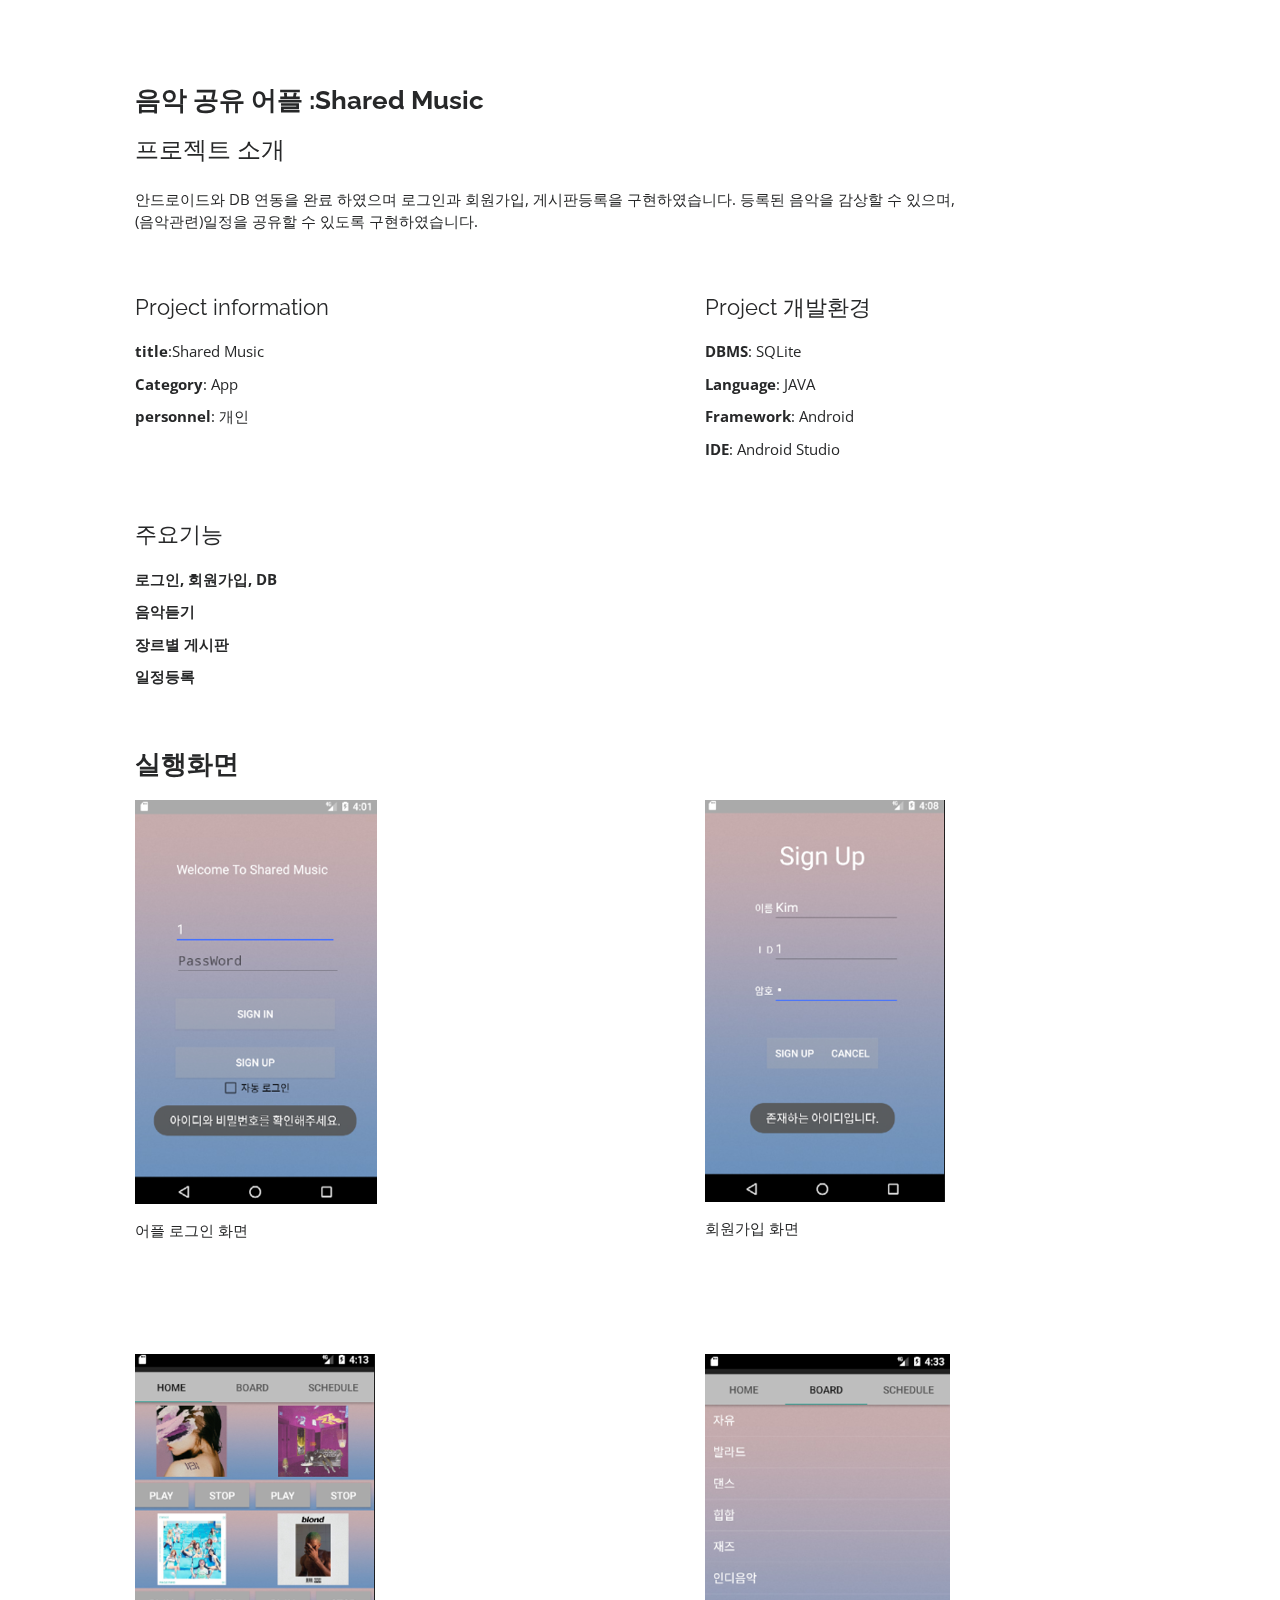
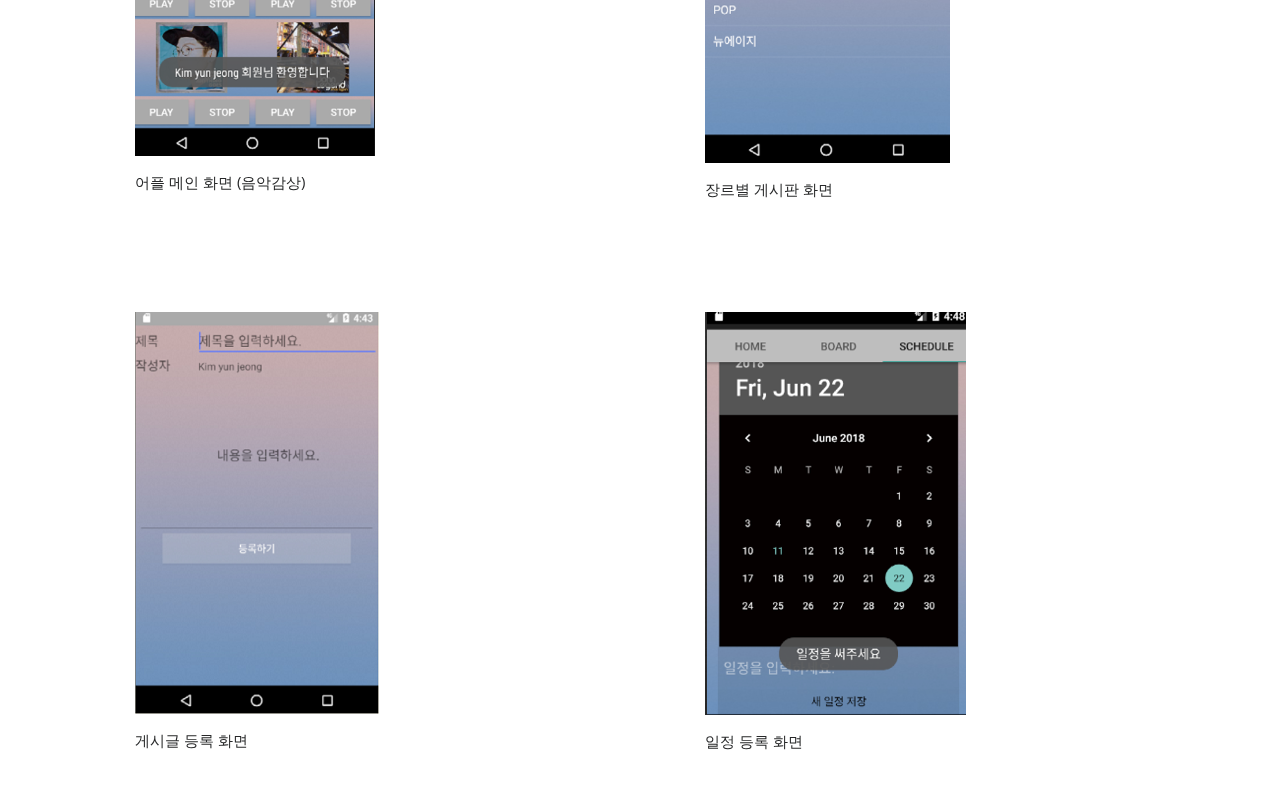
==== commit 9491cf89: "Update dog.html" ====
--- a/dog.html
+++ b/dog.html
@@ -110,7 +110,7 @@
            
            <div class="col-lg-6 portfolio-info">
           	 <h2 class="portfolio-title">&nbsp;</h2>
-            	<img src="assets/img/portfolio/app_board2.png" alt="">
+            	<img src="assets/img/portfolio/app_board2.PNG" alt="">
             	<p>게시글 등록 화면</p>
            </div>
            
@@ -149,4 +149,4 @@
 
 </body>
 
-</html>+</html>
